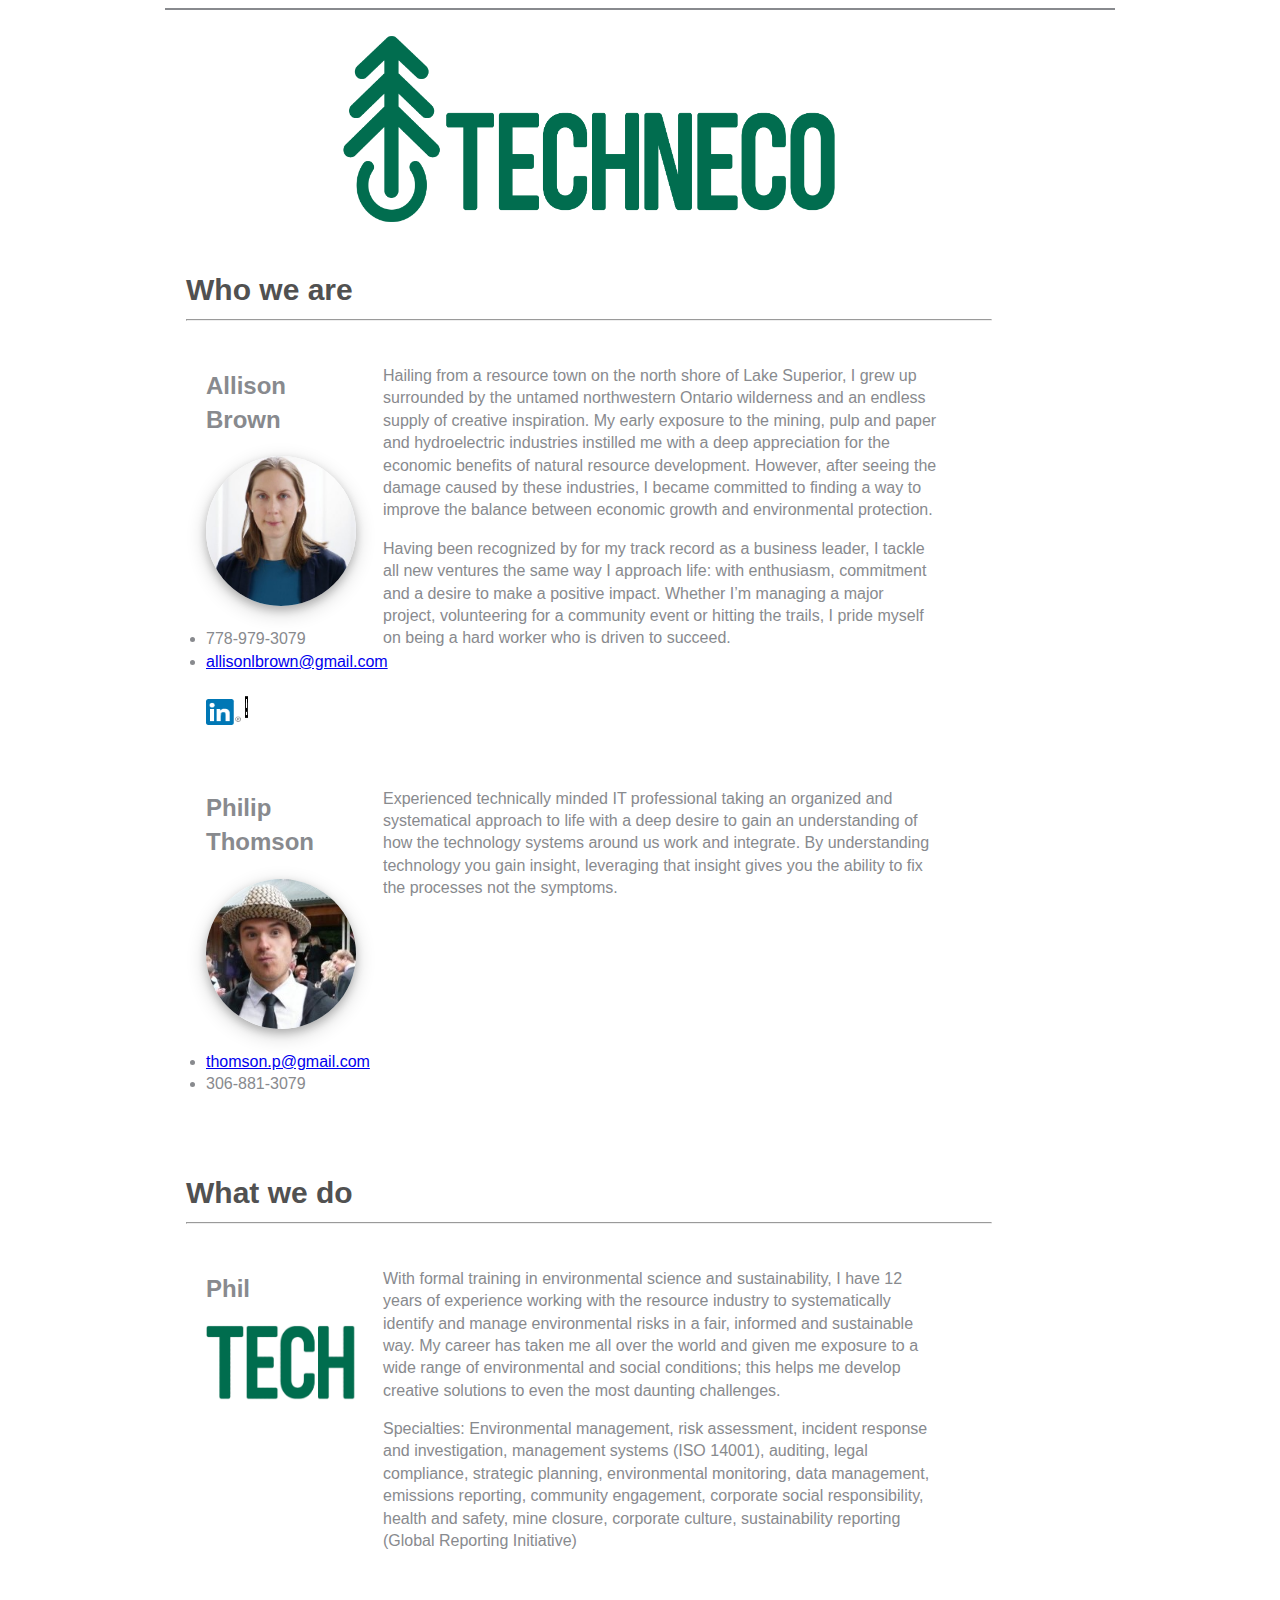
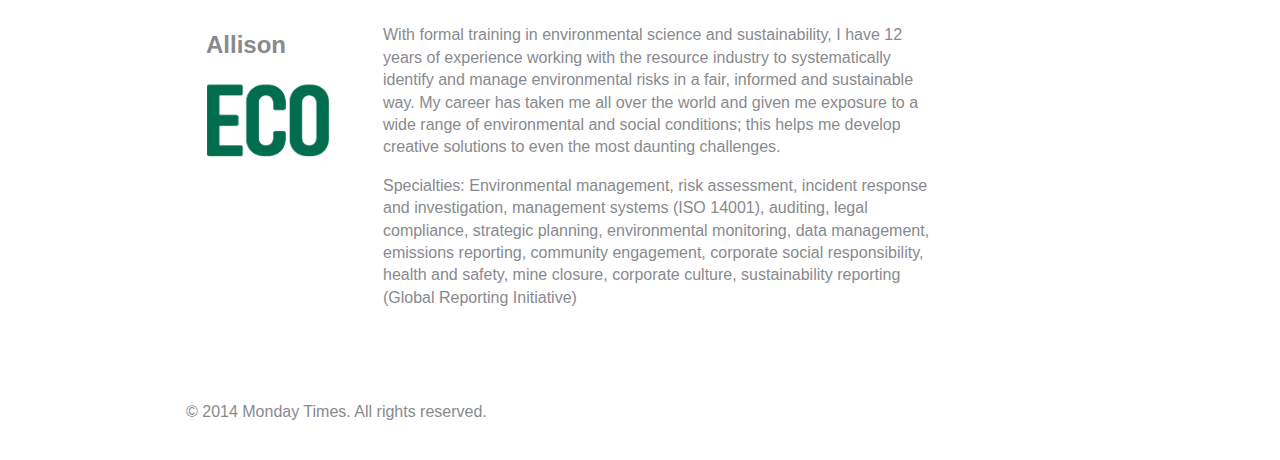
==== index.html @ d3d03550 "update directory layout" ====
<!DOCTYPE html>
<html lang="en">
  <head>
  <meta charset="utf-8">

  <title>Techneco Consulting</title>

  <style>
    body {
	font-family: "Open Sans",Arial,Helvetica,sans-serif;
        color: #888A8E;
	line-height: 1.4;
    }

    header, footer {
	width:85%;
        padding: 10px;
	margin: 10px;
	float: left;
    }

    img.displayed {
     	display: block;
     	margin-left: auto;
    	margin-right: auto; 
    }

    section, article {
	width:85%;
        padding:10px;
	margin: 10px;
	float: left;

    }

    .circle-shad-img {
	border-radius: 50%;
	box-shadow: 0 4px 8px 0 rgba(0, 0, 0, 0.2), 0 6px 20px 0 rgba(0, 0, 0, 0.19);
    }

    .info-block {
	width: 17%;
    }

    .info-words {
	width: 69%;
    }

    .clearboth { 
	clear: both; 
    }

    .center {
    	margin: auto;
    	width: 75%;
	border-style: solid;
        border-width: 1px;
    }


    h1 {
        font-weight: bold;
        font-family: "Montserrat",Arial,Helvetica,sans-serif;
        font-size: 30px;
        color: #515151;
	padding: 0px;
	margin: 0px; 
    }   

  </style>
</head>

<body>
    <div class="center">
        
	<header>
            <img class="displayed" src="images/techneco-logo.png" width="500" height="200" alt="Techneco" >
	</header>
	
	<section>
	    <h1> Who we are </h1>
	    <hr>
	    
	    <article class="info-block">
		<h2>Allison Brown</h2> 
	        <img class="circle-shad-img" src=images/allison.jpg width="150" height="150" alt="Allison">
	        <ul style="padding: 0;">
		    <li>778-979-3079</li>
	            <li> <a href="mailto:allisonlbrown@gmail.com"> allisonlbrown@gmail.com </a></li>
		</ul>
		<img src=images/linkedin.png width="35" height="26" alt="LinkedIN">
		<img src=images/email-icon.png width="3s6" height="36" alt="Email">
	    </article>

	    <article class="info-words">
	        <p>
		    Hailing from a resource town on the north shore of Lake Superior, I grew up surrounded by the untamed northwestern Ontario wilderness and an endless supply of creative inspiration. My early exposure to the mining, pulp and paper and hydroelectric industries instilled me with a deep appreciation for the economic benefits of natural resource development. However, after seeing the damage caused by these industries, I became committed to finding a way to improve the balance between economic growth and environmental protection.
		</p>
		<p>
		    Having been recognized by for my track record as a business leader, I tackle all new ventures the same way I approach life: with enthusiasm, commitment and a desire to make a positive impact. Whether I’m managing a major project, volunteering for a community event or hitting the trails, I pride myself on being a hard worker who is driven to succeed.
		</p>
	    </article>
	   
	    <br class="clearboth">

	    <article class="info-block">
	        <h2>Philip Thomson</h2>
		<img class="circle-shad-img" src=images/phil.jpg width="150" height="150" alt="Allison">
		<ul style="padding: 0;">
		    <li> <a href="mailto:thomson.p@gmail.com"> thomson.p@gmail.com </a> </li>
		    <li>306-881-3079</li>
		</ul>
	    </article>

	    <article class="info-words">
	        <p>
		    Experienced technically minded IT professional taking an organized and systematical approach to life with a deep desire to gain an understanding of how the technology systems around us work and integrate. By understanding technology you gain insight, leveraging that insight gives you the ability to fix the processes not the symptoms.
		</p>
	    </article>
        </section>
	
	<section>
	    <h1>What we do</h1>
	    <hr>

	    <article class="info-block">
	        <h2>Phil</h2>
		<img src=images/tech.png width="150" height="75" alt="Tech">
	    </article>
	    
	    <article class="info-words">
		<p>
		    With formal training in environmental science and sustainability, I have 12 years of experience working with the resource industry to systematically identify and manage environmental risks in a fair, informed and sustainable way. My career has taken me all over the world and given me exposure to a wide range of environmental and social conditions; this helps me develop creative solutions to even the most daunting challenges.  
		</p>
		<p>
		    Specialties: Environmental management, risk assessment, incident response and investigation, management systems (ISO 14001), auditing, legal compliance, strategic planning, environmental monitoring, data management, emissions reporting, community engagement, corporate social responsibility, health and safety, mine closure, corporate culture, sustainability reporting (Global Reporting Initiative)
		</p>
	    </article>

	    <article class="info-block">
	        <h2>Allison</h2>
		<img src=images/eco.png width="125" height="75" alt="Eco">
	    </article>
	    
	    <article class="info-words">
		<p>
		    With formal training in environmental science and sustainability, I have 12 years of experience working with the resource industry to systematically identify and manage environmental risks in a fair, informed and sustainable way. My career has taken me all over the world and given me exposure to a wide range of environmental and social conditions; this helps me develop creative solutions to even the most daunting challenges.  
		</p>
		
		<p>
		    Specialties: Environmental management, risk assessment, incident response and investigation, management systems (ISO 14001), auditing, legal compliance, strategic planning, environmental monitoring, data management, emissions reporting, community engagement, corporate social responsibility, health and safety, mine closure, corporate culture, sustainability reporting (Global Reporting Initiative)
		</p>
	    </article>
	</section>

	<footer>
	    <p>&copy; 2014 Monday Times. All rights reserved.</p>
	</footer>
    </div>
</body>
</html>
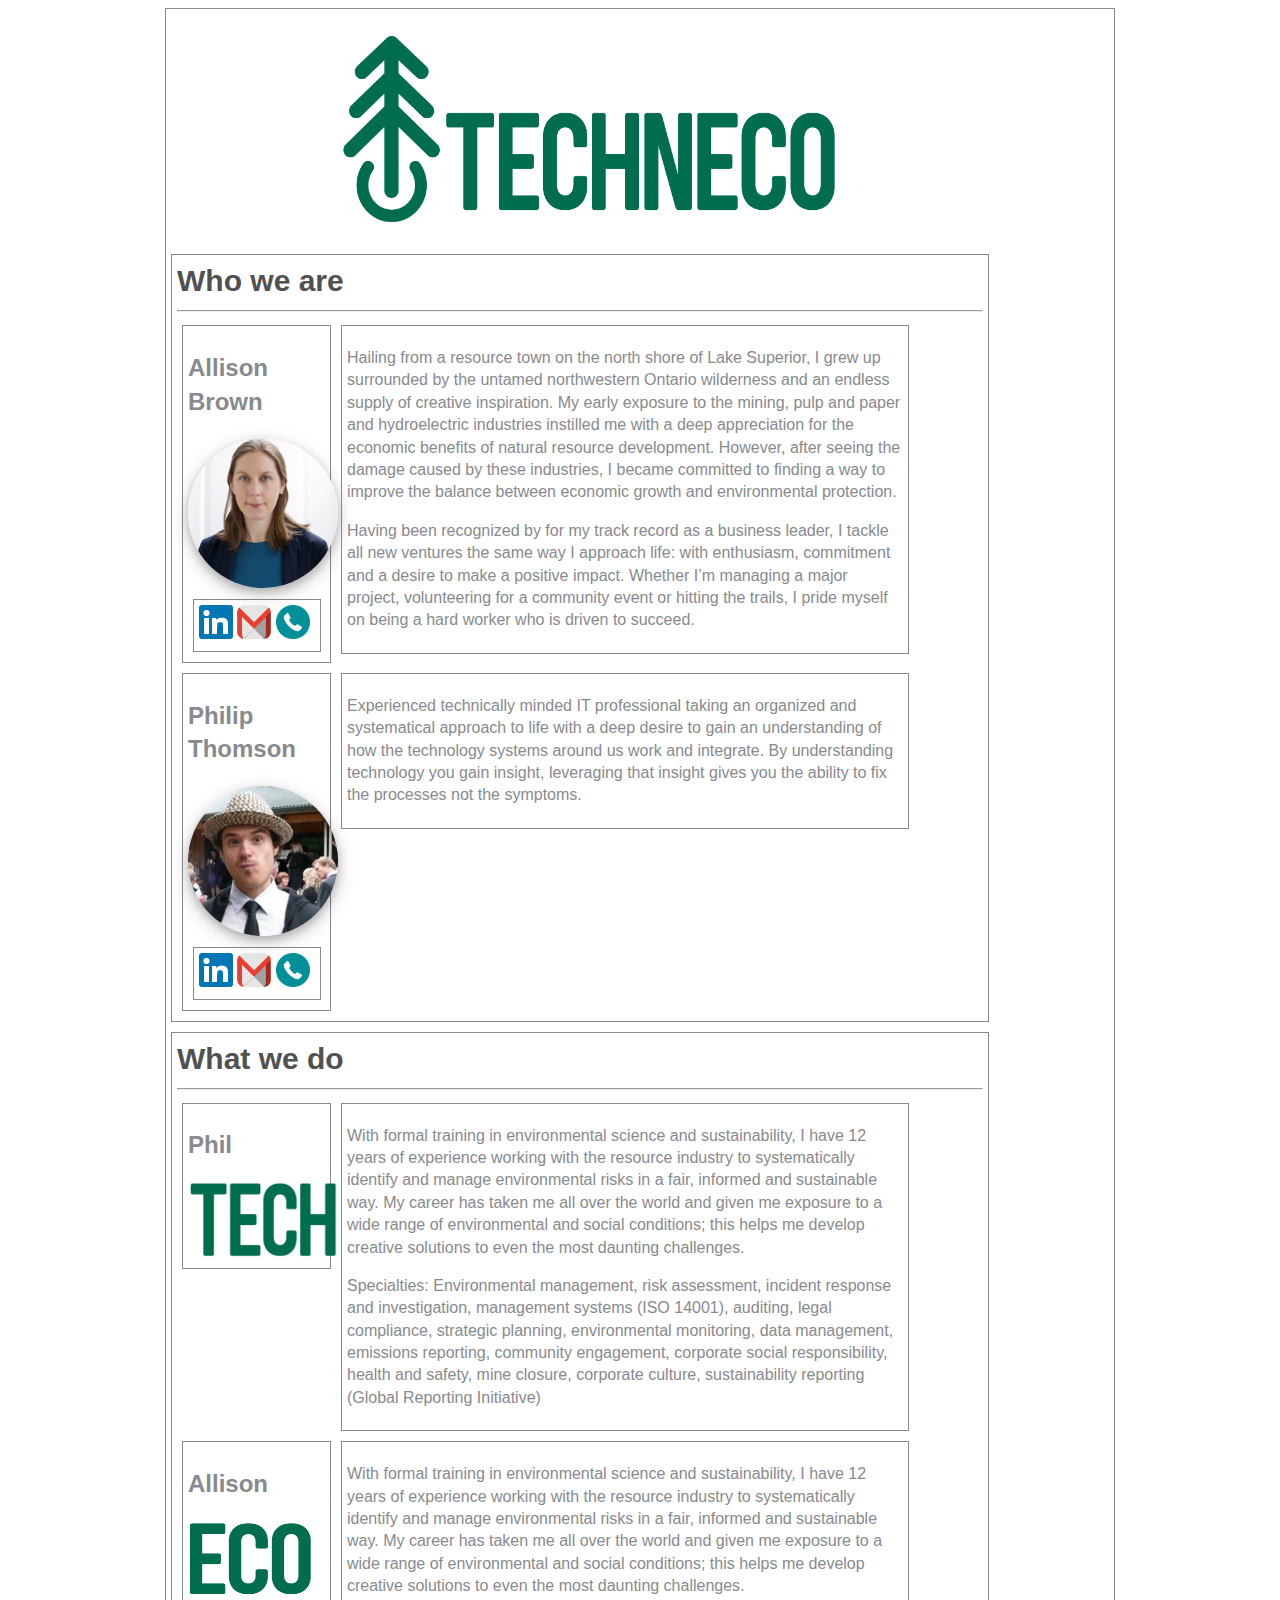
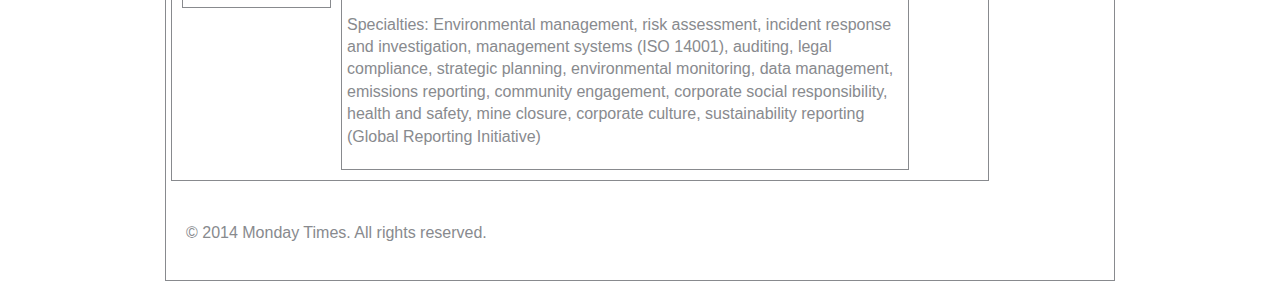
==== commit 24f251bb: "update!" ====
--- a/index.html
+++ b/index.html
@@ -2,77 +2,13 @@
 <html lang="en">
   <head>
   <meta charset="utf-8">
+  <title>Techneco Consulting</title>
+  <link rel="stylesheet" href="techneco-style.css">
+</head>
 
-  <title>Techneco Consulting</title>
-
-  <style>
-    body {
-	font-family: "Open Sans",Arial,Helvetica,sans-serif;
-        color: #888A8E;
-	line-height: 1.4;
-    }
-
-    header, footer {
-	width:85%;
-        padding: 10px;
-	margin: 10px;
-	float: left;
-    }
-
-    img.displayed {
-     	display: block;
-     	margin-left: auto;
-    	margin-right: auto; 
-    }
-
-    section, article {
-	width:85%;
-        padding:10px;
-	margin: 10px;
-	float: left;
-
-    }
-
-    .circle-shad-img {
-	border-radius: 50%;
-	box-shadow: 0 4px 8px 0 rgba(0, 0, 0, 0.2), 0 6px 20px 0 rgba(0, 0, 0, 0.19);
-    }
-
-    .info-block {
-	width: 17%;
-    }
-
-    .info-words {
-	width: 69%;
-    }
-
-    .clearboth { 
-	clear: both; 
-    }
-
-    .center {
-    	margin: auto;
-    	width: 75%;
-	border-style: solid;
-        border-width: 1px;
-    }
-
-
-    h1 {
-        font-weight: bold;
-        font-family: "Montserrat",Arial,Helvetica,sans-serif;
-        font-size: 30px;
-        color: #515151;
-	padding: 0px;
-	margin: 0px; 
-    }   
-
-  </style>
-</head>
 
 <body>
     <div class="center">
-        
 	<header>
             <img class="displayed" src="images/techneco-logo.png" width="500" height="200" alt="Techneco" >
 	</header>
@@ -84,12 +20,12 @@
 	    <article class="info-block">
 		<h2>Allison Brown</h2> 
 	        <img class="circle-shad-img" src=images/allison.jpg width="150" height="150" alt="Allison">
-	        <ul style="padding: 0;">
-		    <li>778-979-3079</li>
-	            <li> <a href="mailto:allisonlbrown@gmail.com"> allisonlbrown@gmail.com </a></li>
-		</ul>
-		<img src=images/linkedin.png width="35" height="26" alt="LinkedIN">
-		<img src=images/email-icon.png width="3s6" height="36" alt="Email">
+		
+		<article>
+		    <a href="https://www.linkedin.com/in/allisonlynnbrown" target="_blank"><img src=images/linkedin-icon.png width="34" height="34" alt="LinkedIN"></a>
+		    <a href="mailto:allisonlbrownATgmailDOTcom?subject=Techneco Consulting Inquiry" onclick = "this.href=this.href .replace(/AT/,'&#64;') .replace(/DOT/,'&#46;')"> <img src=images/gmail-icon.png width="34" height="34" alt="Email"></a>
+		    <a href=" " title="+1 778 929 3079"><img src=images/phone-icon.png width="34" height="34" alt="Phone"></a>
+		</article>
 	    </article>
 
 	    <article class="info-words">
@@ -105,11 +41,13 @@
 
 	    <article class="info-block">
 	        <h2>Philip Thomson</h2>
-		<img class="circle-shad-img" src=images/phil.jpg width="150" height="150" alt="Allison">
-		<ul style="padding: 0;">
-		    <li> <a href="mailto:thomson.p@gmail.com"> thomson.p@gmail.com </a> </li>
-		    <li>306-881-3079</li>
-		</ul>
+		<img class="circle-shad-img" src=images/phil.jpg width="150" height="150" alt="Phil">
+	    	
+		<article>
+		    <a href="https://www.linkedin.com/in/thomsonp" target="_blank"><img src=images/linkedin-icon.png width="34" height="34" alt="LinkedIN"></a>
+		    <a href="mailto:thomson.pATgmailDOTcom?subject=Techneco Consulting Inquiry" onclick = "this.href=this.href .replace(/AT/,'&#64;') .replace(/DOT/,'&#46;')"> <img src=images/gmail-icon.png width="34" height="34" alt="Email"></a>
+		    <a href=" " title="+1 306-881-3017"><img src=images/phone-icon.png width="34" height="34" alt="Phone"></a>
+	    	</article>
 	    </article>
 
 	    <article class="info-words">
@@ -156,6 +94,7 @@
 	<footer>
 	    <p>&copy; 2014 Monday Times. All rights reserved.</p>
 	</footer>
+  <br class="clearboth">
     </div>
 </body>
 </html>--- a/techneco-style.css
+++ b/techneco-style.css
@@ -0,0 +1,62 @@
+body {
+	font-family: "Open Sans",Arial,Helvetica,sans-serif;
+	color: #888A8E;
+	line-height: 1.4;
+}
+
+header, footer {
+	width:85%;
+	padding: 10px;
+	margin: 10px;
+	float: left;
+}
+
+img.displayed {
+	display: block;
+	margin-left: auto;
+	margin-right: auto; 
+}
+
+section, article {
+	width:85%;
+	padding:5px;
+	margin: 5px;
+	float: left;
+	border-style: solid;
+	border-width: 1px;
+
+}
+
+.circle-shad-img {
+	border-radius: 50%;
+	box-shadow: 0 4px 8px 0 rgba(0, 0, 0, 0.2), 0 6px 20px 0 rgba(0, 0, 0, 0.19);
+}
+
+.info-block {
+	width: 17%;
+}
+
+.info-words {
+	width: 69%;
+}
+
+.clearboth { 
+	clear: both; 
+}
+
+.center {
+	margin: auto;
+	width: 75%;
+	border-style: solid;
+	border-width: 1px;
+}
+
+
+h1 {
+	font-weight: bold;
+	font-family: "Montserrat",Arial,Helvetica,sans-serif;
+	font-size: 30px;
+	color: #515151;
+	padding: 0px;
+	margin: 0px; 
+}   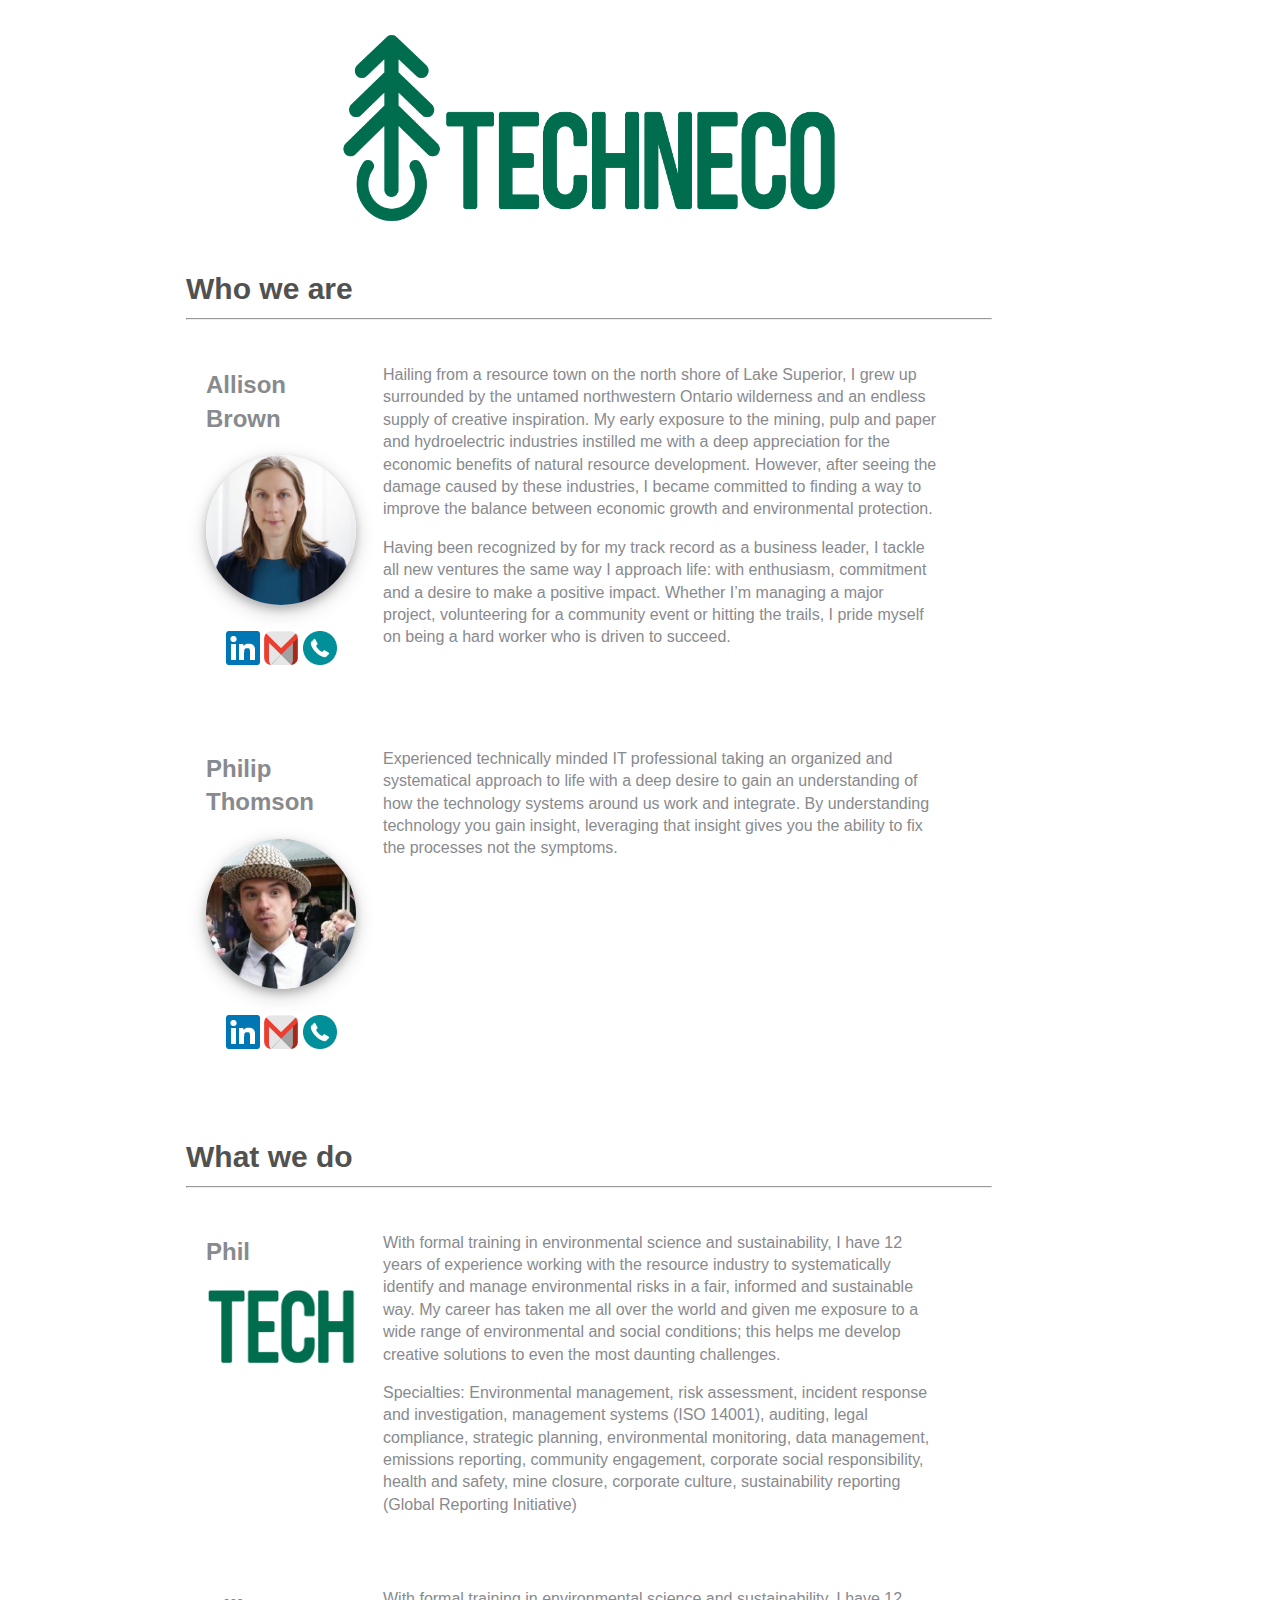
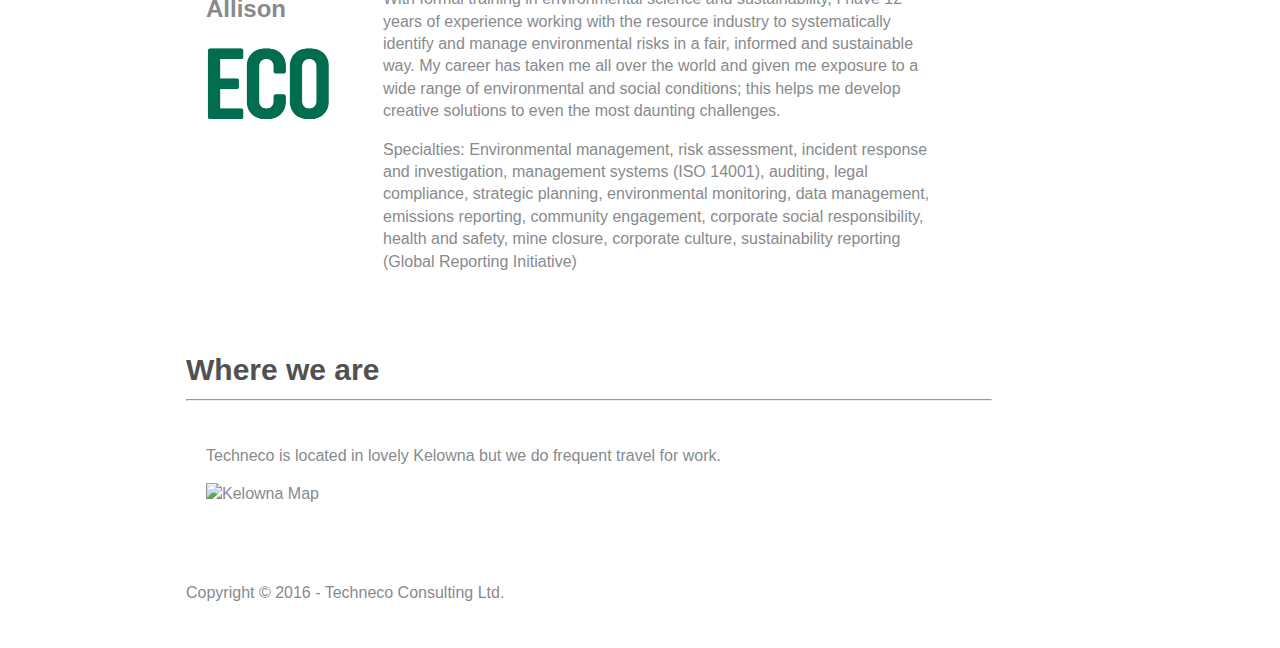
==== commit 4b7b28e4: "updating!" ====
--- a/index.html
+++ b/index.html
@@ -91,8 +91,18 @@
 	    </article>
 	</section>
 
+	<section>
+	    <h1>Where we are</h1>
+	    <hr>
+<article>
+<p> Techneco is located in lovely Kelowna but we do frequent travel for work. </p>
+<img src=images/kelowna-map.png width="115%" height="70%" alt="Kelowna Map">
+</article>
+
+</section>
+
 	<footer>
-	    <p>&copy; 2014 Monday Times. All rights reserved.</p>
+	    <p>Copyright &copy; 2016 - Techneco Consulting Ltd.</p>
 	</footer>
   <br class="clearboth">
     </div>
--- a/techneco-style.css
+++ b/techneco-style.css
@@ -4,7 +4,7 @@
 	line-height: 1.4;
 }
 
-header, footer {
+header, footer, section, article {
 	width:85%;
 	padding: 10px;
 	margin: 10px;
@@ -17,15 +17,14 @@
 	margin-right: auto; 
 }
 
-section, article {
-	width:85%;
-	padding:5px;
-	margin: 5px;
-	float: left;
-	border-style: solid;
-	border-width: 1px;
-
-}
+h1 {
+	font-weight: bold;
+	font-family: "Montserrat",Arial,Helvetica,sans-serif;
+	font-size: 30px;
+	color: #515151;
+	padding: 0px;
+	margin: 0px; 
+}   
 
 .circle-shad-img {
 	border-radius: 50%;
@@ -47,16 +46,4 @@
 .center {
 	margin: auto;
 	width: 75%;
-	border-style: solid;
-	border-width: 1px;
-}
-
-
-h1 {
-	font-weight: bold;
-	font-family: "Montserrat",Arial,Helvetica,sans-serif;
-	font-size: 30px;
-	color: #515151;
-	padding: 0px;
-	margin: 0px; 
-}   +}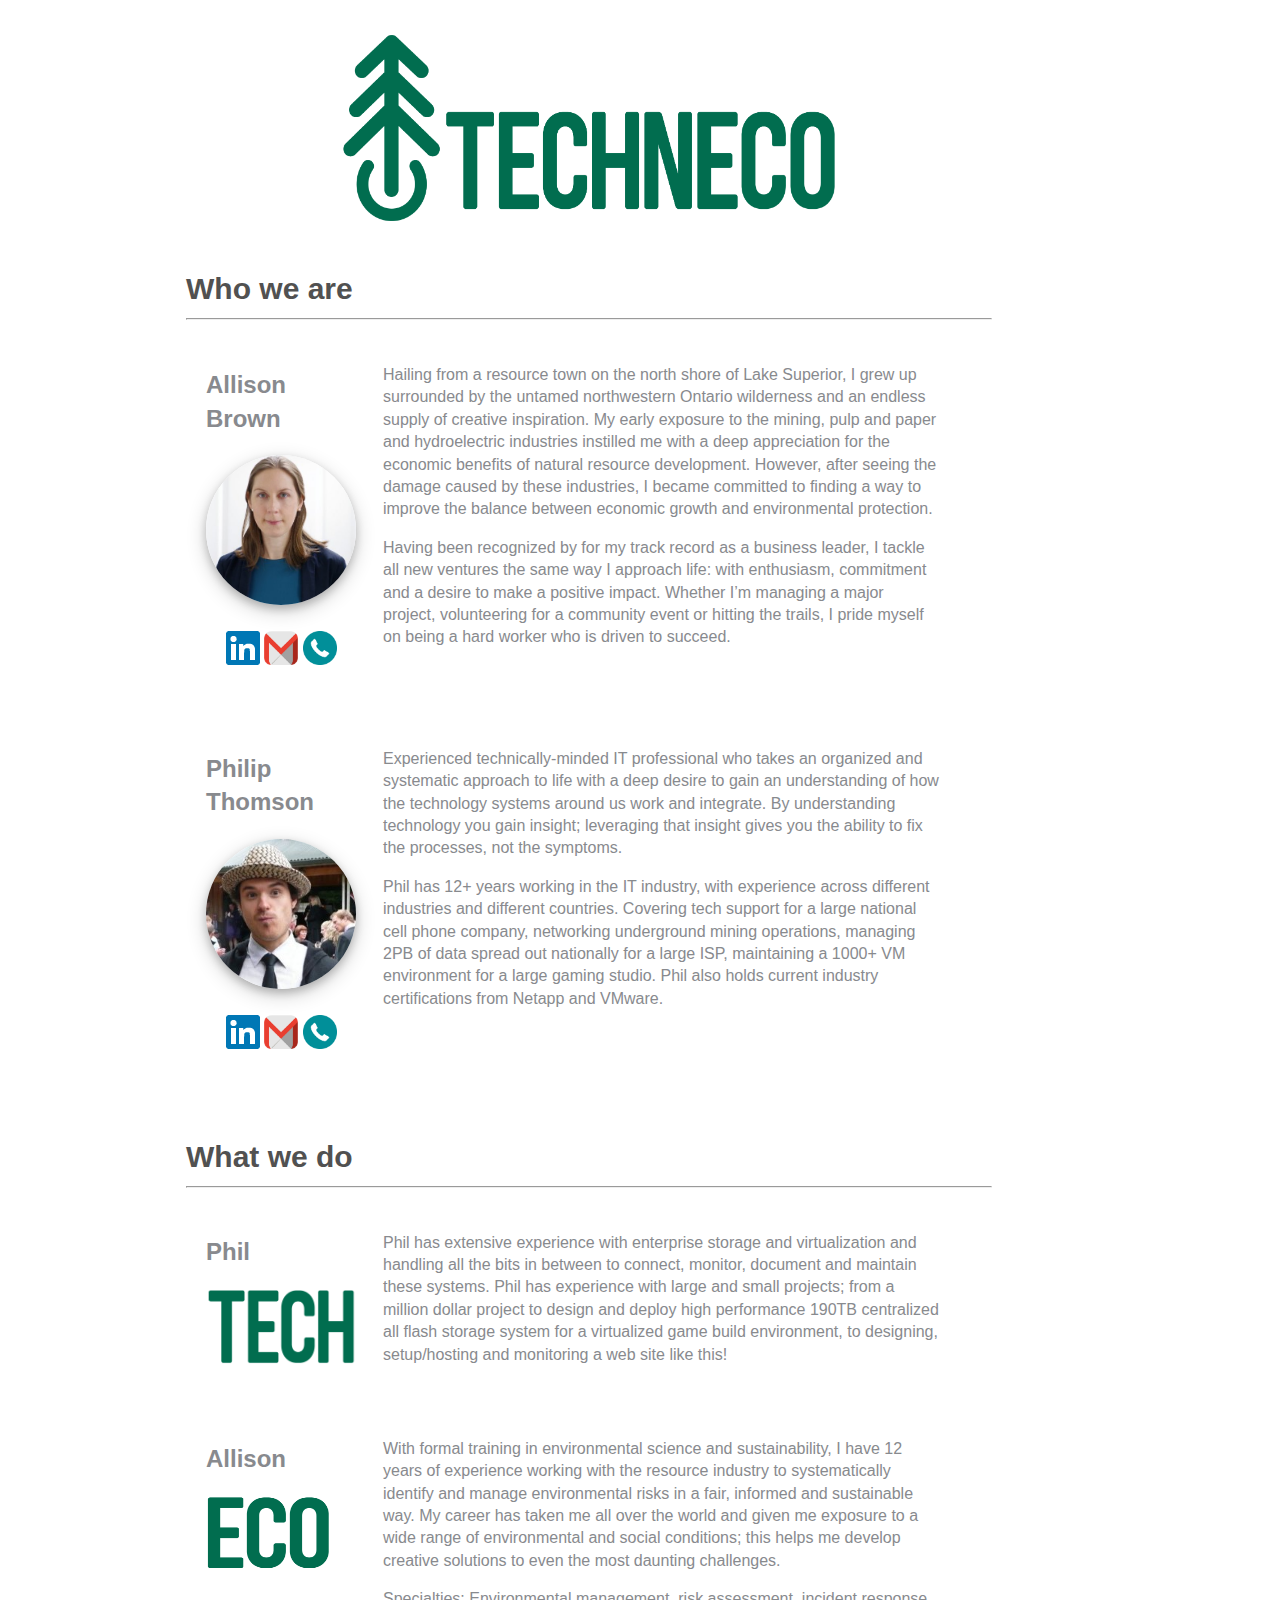
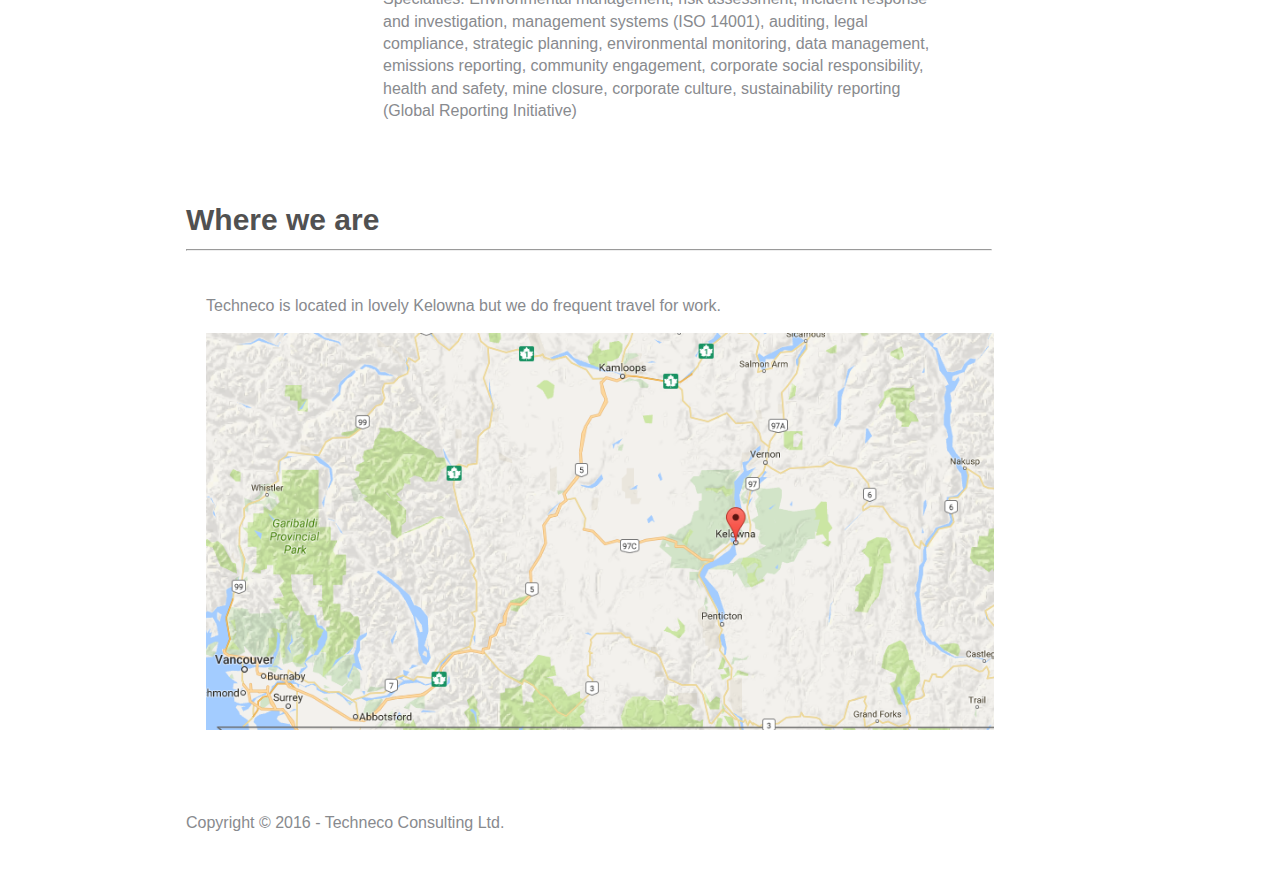
==== commit 97e798d8: "updating!" ====
--- a/index.html
+++ b/index.html
@@ -4,6 +4,23 @@
   <meta charset="utf-8">
   <title>Techneco Consulting</title>
   <link rel="stylesheet" href="techneco-style.css">
+
+<!-- Piwik -->
+<script type="text/javascript">
+  var _paq = _paq || [];
+  _paq.push(['trackPageView']);
+  _paq.push(['enableLinkTracking']);
+  (function() {
+    var u="//techneco.ca/piwik/";
+    _paq.push(['setTrackerUrl', u+'piwik.php']);
+    _paq.push(['setSiteId', '1']);
+    var d=document, g=d.createElement('script'), s=d.getElementsByTagName('script')[0];
+    g.type='text/javascript'; g.async=true; g.defer=true; g.src=u+'piwik.js'; s.parentNode.insertBefore(g,s);
+  })();
+</script>
+<noscript><p><img src="//techneco.ca/piwik/piwik.php?idsite=1" style="border:0;" alt="" /></p></noscript>
+<!-- End Piwik Code -->
+
 </head>
 
 
@@ -18,42 +35,44 @@
 	    <hr>
 	    
 	    <article class="info-block">
-		<h2>Allison Brown</h2> 
-	        <img class="circle-shad-img" src=images/allison.jpg width="150" height="150" alt="Allison">
-		
-		<article>
-		    <a href="https://www.linkedin.com/in/allisonlynnbrown" target="_blank"><img src=images/linkedin-icon.png width="34" height="34" alt="LinkedIN"></a>
-		    <a href="mailto:allisonlbrownATgmailDOTcom?subject=Techneco Consulting Inquiry" onclick = "this.href=this.href .replace(/AT/,'&#64;') .replace(/DOT/,'&#46;')"> <img src=images/gmail-icon.png width="34" height="34" alt="Email"></a>
-		    <a href=" " title="+1 778 929 3079"><img src=images/phone-icon.png width="34" height="34" alt="Phone"></a>
-		</article>
+			<h2>Allison Brown</h2> 
+	        	<img class="circle-shad-img" src=images/allison.jpg width="150" height="150" alt="Allison">
+			<article>
+		    	<a href="https://www.linkedin.com/in/allisonlynnbrown" target="_blank"><img src=images/linkedin-icon.png width="34" height="34" alt="LinkedIN"></a>
+		    	<a href="mailto:allisonlbrownATgmailDOTcom?subject=Techneco Consulting Inquiry" onclick = "this.href=this.href .replace(/AT/,'&#64;') .replace(/DOT/,'&#46;')"> <img src=images/gmail-icon.png width="34" height="34" alt="Email"></a>
+		    	<a href=" " title="+1 778 929 3079"><img src=images/phone-icon.png width="34" height="34" alt="Phone"></a>
+			</article>
 	    </article>
 
 	    <article class="info-words">
 	        <p>
-		    Hailing from a resource town on the north shore of Lake Superior, I grew up surrounded by the untamed northwestern Ontario wilderness and an endless supply of creative inspiration. My early exposure to the mining, pulp and paper and hydroelectric industries instilled me with a deep appreciation for the economic benefits of natural resource development. However, after seeing the damage caused by these industries, I became committed to finding a way to improve the balance between economic growth and environmental protection.
-		</p>
-		<p>
-		    Having been recognized by for my track record as a business leader, I tackle all new ventures the same way I approach life: with enthusiasm, commitment and a desire to make a positive impact. Whether I’m managing a major project, volunteering for a community event or hitting the trails, I pride myself on being a hard worker who is driven to succeed.
-		</p>
+		    	Hailing from a resource town on the north shore of Lake Superior, I grew up surrounded by the untamed northwestern Ontario wilderness and an endless supply of creative inspiration. My early exposure to the mining, pulp and paper and hydroelectric industries instilled me with a deep appreciation for the economic benefits of natural resource development. However, after seeing the damage caused by these industries, I became committed to finding a way to improve the balance between economic growth and environmental protection.
+			</p>
+			<p>
+		    	Having been recognized by for my track record as a business leader, I tackle all new ventures the same way I approach life: with enthusiasm, commitment and a desire to make a positive impact. Whether I’m managing a major project, volunteering for a community event or hitting the trails, I pride myself on being a hard worker who is driven to succeed.
+			</p>
 	    </article>
 	   
 	    <br class="clearboth">
 
 	    <article class="info-block">
 	        <h2>Philip Thomson</h2>
-		<img class="circle-shad-img" src=images/phil.jpg width="150" height="150" alt="Phil">
+			<img class="circle-shad-img" src=images/phil.jpg width="150" height="150" alt="Phil">
 	    	
-		<article>
-		    <a href="https://www.linkedin.com/in/thomsonp" target="_blank"><img src=images/linkedin-icon.png width="34" height="34" alt="LinkedIN"></a>
-		    <a href="mailto:thomson.pATgmailDOTcom?subject=Techneco Consulting Inquiry" onclick = "this.href=this.href .replace(/AT/,'&#64;') .replace(/DOT/,'&#46;')"> <img src=images/gmail-icon.png width="34" height="34" alt="Email"></a>
-		    <a href=" " title="+1 306-881-3017"><img src=images/phone-icon.png width="34" height="34" alt="Phone"></a>
+			<article>
+		    	<a href="https://www.linkedin.com/in/thomsonp" target="_blank"><img src=images/linkedin-icon.png width="34" height="34" alt="LinkedIN"></a>
+		   		<a href="mailto:thomson.pATgmailDOTcom?subject=Techneco Consulting Inquiry" onclick = "this.href=this.href .replace(/AT/,'&#64;') .replace(/DOT/,'&#46;')"> <img src=images/gmail-icon.png width="34" height="34" alt="Email"></a>
+		    	<a href=" " title="+1 306-881-3017"><img src=images/phone-icon.png width="34" height="34" alt="Phone"></a>
 	    	</article>
 	    </article>
 
 	    <article class="info-words">
 	        <p>
-		    Experienced technically minded IT professional taking an organized and systematical approach to life with a deep desire to gain an understanding of how the technology systems around us work and integrate. By understanding technology you gain insight, leveraging that insight gives you the ability to fix the processes not the symptoms.
-		</p>
+		    Experienced technically-minded IT professional who takes an organized and systematic approach to life with a deep desire to gain an understanding of how the technology systems around us work and integrate. By understanding technology you gain insight; leveraging that insight gives you the ability to fix the processes, not the symptoms.
+			</p>
+			<p>
+			Phil has 12+ years working in the IT industry, with experience across different industries and different countries. Covering tech support for a large national cell phone company, networking underground mining operations, managing 2PB of data spread out nationally for a large ISP, maintaining a 1000+ VM environment for a large gaming studio. Phil also holds current industry certifications from Netapp and VMware.
+			</p>
 	    </article>
         </section>
 	
@@ -63,7 +82,18 @@
 
 	    <article class="info-block">
 	        <h2>Phil</h2>
-		<img src=images/tech.png width="150" height="75" alt="Tech">
+			<img src=images/tech.png width="150" height="75" alt="Tech">
+	    </article>
+	    
+	    <article class="info-words">
+		<p>
+		    Phil has extensive experience with enterprise storage and virtualization and handling all the bits in between to connect, monitor, document and maintain these systems. Phil has experience with large and small projects; from a million dollar project to design and deploy high performance 190TB centralized all flash storage system for a virtualized game build environment, to designing, setup/hosting and monitoring a web site like this!
+		</p>
+	    </article>
+		<br class="clearboth">
+	    <article class="info-block">
+	        <h2>Allison</h2>
+			<img src=images/eco.png width="125" height="75" alt="Eco">
 	    </article>
 	    
 	    <article class="info-words">
@@ -74,37 +104,22 @@
 		    Specialties: Environmental management, risk assessment, incident response and investigation, management systems (ISO 14001), auditing, legal compliance, strategic planning, environmental monitoring, data management, emissions reporting, community engagement, corporate social responsibility, health and safety, mine closure, corporate culture, sustainability reporting (Global Reporting Initiative)
 		</p>
 	    </article>
-
-	    <article class="info-block">
-	        <h2>Allison</h2>
-		<img src=images/eco.png width="125" height="75" alt="Eco">
-	    </article>
-	    
-	    <article class="info-words">
-		<p>
-		    With formal training in environmental science and sustainability, I have 12 years of experience working with the resource industry to systematically identify and manage environmental risks in a fair, informed and sustainable way. My career has taken me all over the world and given me exposure to a wide range of environmental and social conditions; this helps me develop creative solutions to even the most daunting challenges.  
-		</p>
-		
-		<p>
-		    Specialties: Environmental management, risk assessment, incident response and investigation, management systems (ISO 14001), auditing, legal compliance, strategic planning, environmental monitoring, data management, emissions reporting, community engagement, corporate social responsibility, health and safety, mine closure, corporate culture, sustainability reporting (Global Reporting Initiative)
-		</p>
-	    </article>
 	</section>
 
 	<section>
 	    <h1>Where we are</h1>
 	    <hr>
-<article>
-<p> Techneco is located in lovely Kelowna but we do frequent travel for work. </p>
-<img src=images/kelowna-map.png width="115%" height="70%" alt="Kelowna Map">
-</article>
-
-</section>
+		<article>
+			<p> Techneco is located in lovely Kelowna but we do frequent travel for work. </p>
+			<img src=images/kelowna-map.png width="115%" height="70%" alt="Kelowna Map">
+		</article>
+	</section>
 
 	<footer>
 	    <p>Copyright &copy; 2016 - Techneco Consulting Ltd.</p>
 	</footer>
+
   <br class="clearboth">
-    </div>
+ </div>
 </body>
 </html>--- a/techneco-style.css
+++ b/techneco-style.css
@@ -9,6 +9,10 @@
 	padding: 10px;
 	margin: 10px;
 	float: left;
+/*	border-style: solid;
+    border-width: 1px;
+*/
+
 }
 
 img.displayed {
